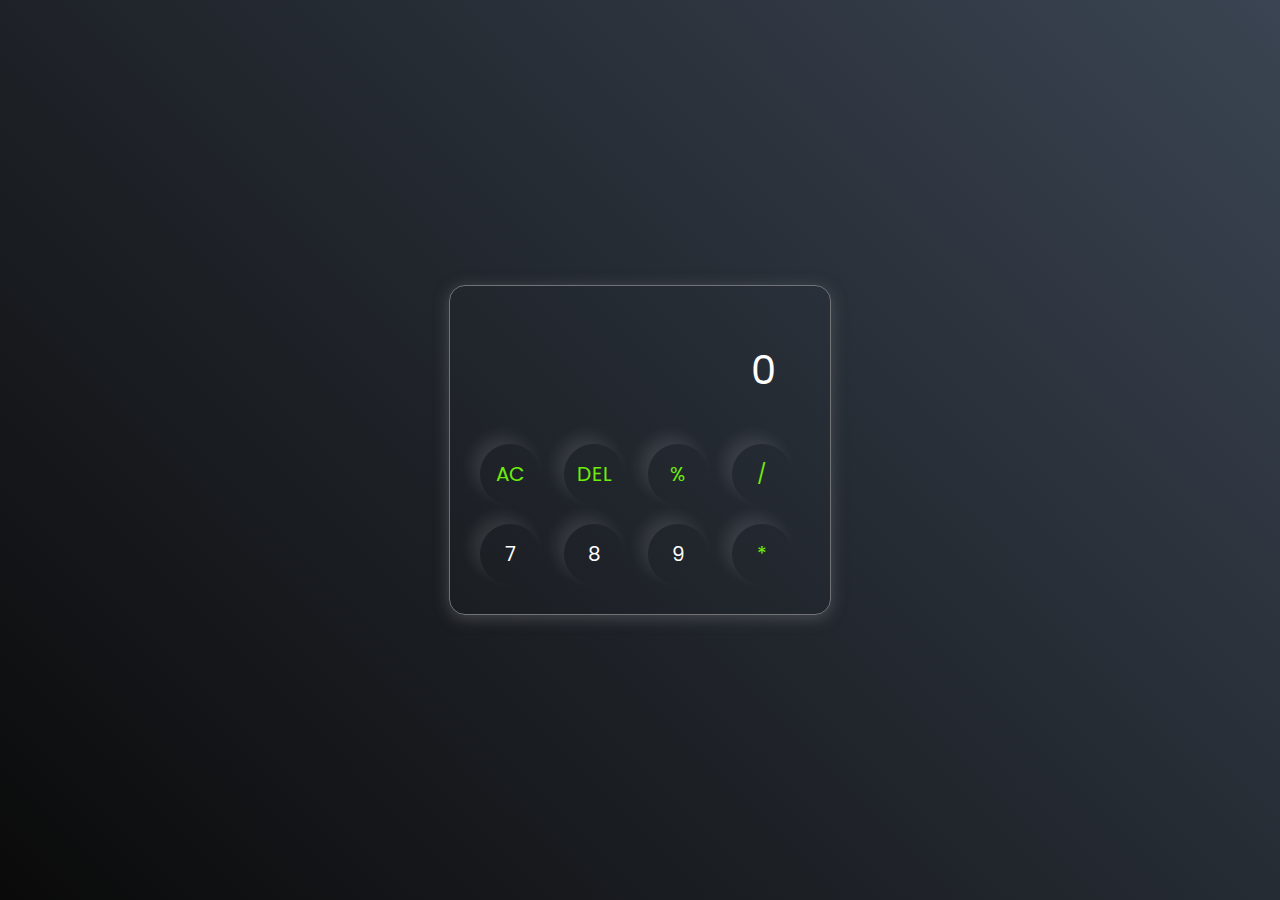
==== calculator/index.html @ d5475f23 "Add files via upload" ====
<!DOCTYPE html>
<html lang="en">
<head>
    <meta charset="UTF-8">
    <meta name="viewport" content="width=device-width, initial-scale=1.0">
    <title>calculator  </title>
    <link rel="stylesheet" href="style.css">
</head>
<body>
    

        <div class="calculator">
            <input type="text" placeholder="0" id ="inputbox">
    <div>
 <button class="operator">AC</button>
 <button class="operator">DEL</button>
 <button class="operator">%</button>
 <button class="operator">/</button>
    </div>

<div>
<button>7</button>
<button>8</button>
<button>9</button>
<button class="operator">*</button>
</div>
        
<!-- <div>
    <button>7</button>
    <button>8</button>
    <button>9</button>
    <button class="operator">.</button>
    </di

    <div>
        <button>4</button>
        <button>5</button>
        <button>6</button>
        <button class="operator">-</button>
        </div>

        <div>
            <button>1</button>
            <button>2</button>
            <button>3</button>
            <button class="operator">+</button>
            </div>
         
            <div>
                <button>00</button>
                <button>0</button>
                <button>.</button>
                <button class="equalBtn">=</button>
                </div>
            </div>
            <script src="index.js"></script>
</body>
</html>
---- calculator/style.css ----
@import url('https://fonts.googleapis.com/css2?family=Poppins:wght@500&display=swap');



*{margin: 0;
    padding: 0;
    box-sizing: border-box;
    font-family: 'Poppins',sans-serif;
}
body{
    width: 100%;
    height: 100vh;
    display: flex;
    justify-content: center;
    align-items: center;
    background: linear-gradient(45deg,#0a0a0a,#3a4452);
}
input{
    width: 320px;
    border: none;
    padding: 24px;
    margin: 10px;
    background: transparent;
    box-shadow: 0px 3px 5px rgbs( 84,84,84,0.1);
    font-size: 40px;
    text-align: right;
    cursor: pointer;
    color: #ffffff
}
button{
    border: none;
    font-size: 20px;
    background:transparent;
    color: #ffffff;
    box-shadow: -8px -8px 15px rgba(255, 255,255,0.1);
    height: 60px;
    width: 60px;
    border-radius: 50px;
    margin: 10px;
    cursor: pointer;
}
.calculator{
 border: 1px solid #717377 ;
 padding:20px;
 border-radius: 16px;
    background: transparent;
box-shadow: 0px 3px 15px rgba(113,115,119,0.5);
}
input::placeholder{
    color: #ffffff;
}
.equalBtn{
    background-color: #fb7c14;
}
.operator{
    color: #6dee0a;
}
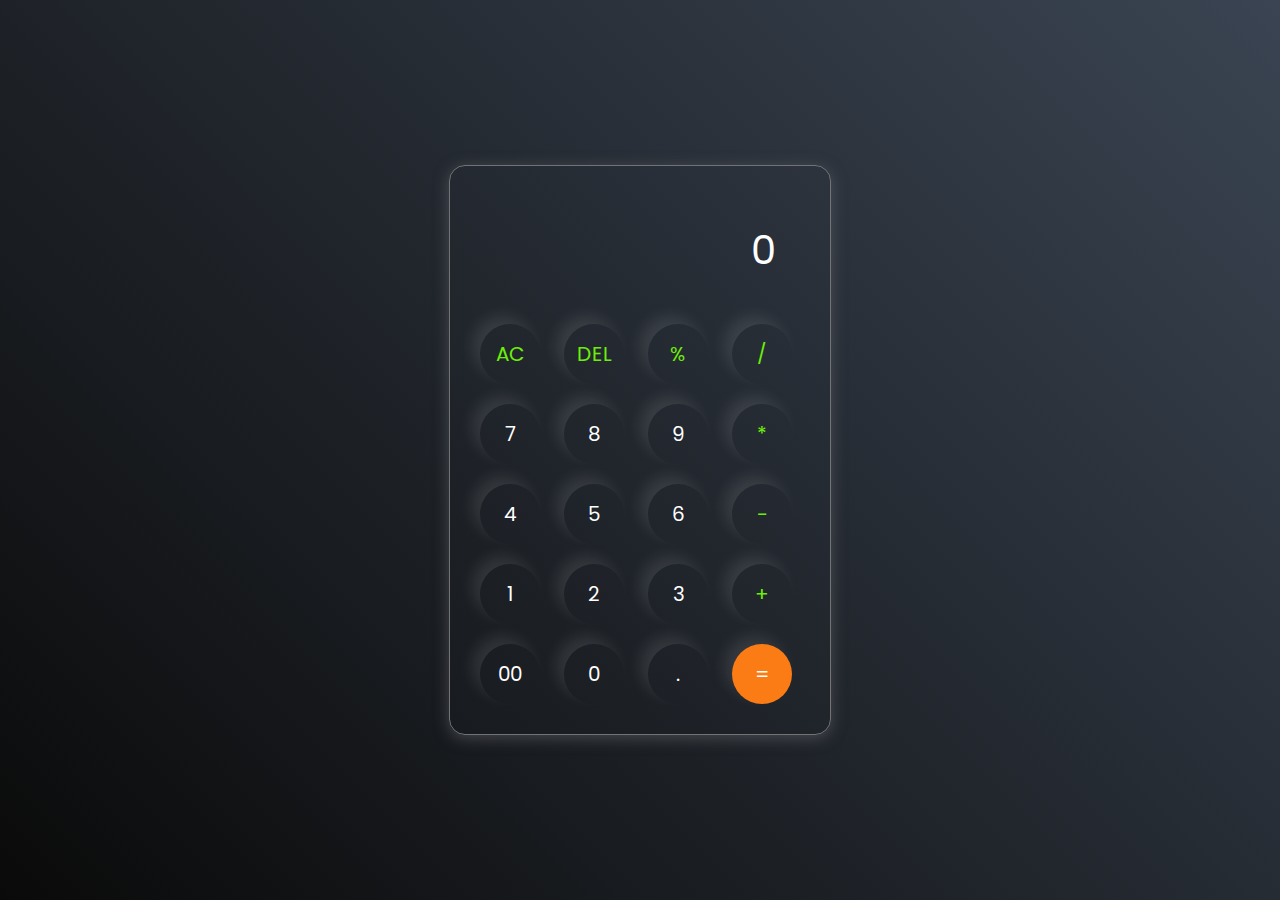
==== commit 1efea364: "Add files via upload" ====
--- a/calculator/index.html
+++ b/calculator/index.html
@@ -25,12 +25,7 @@
 <button class="operator">*</button>
 </div>
         
-<!-- <div>
-    <button>7</button>
-    <button>8</button>
-    <button>9</button>
-    <button class="operator">.</button>
-    </di
+
 
     <div>
         <button>4</button>
